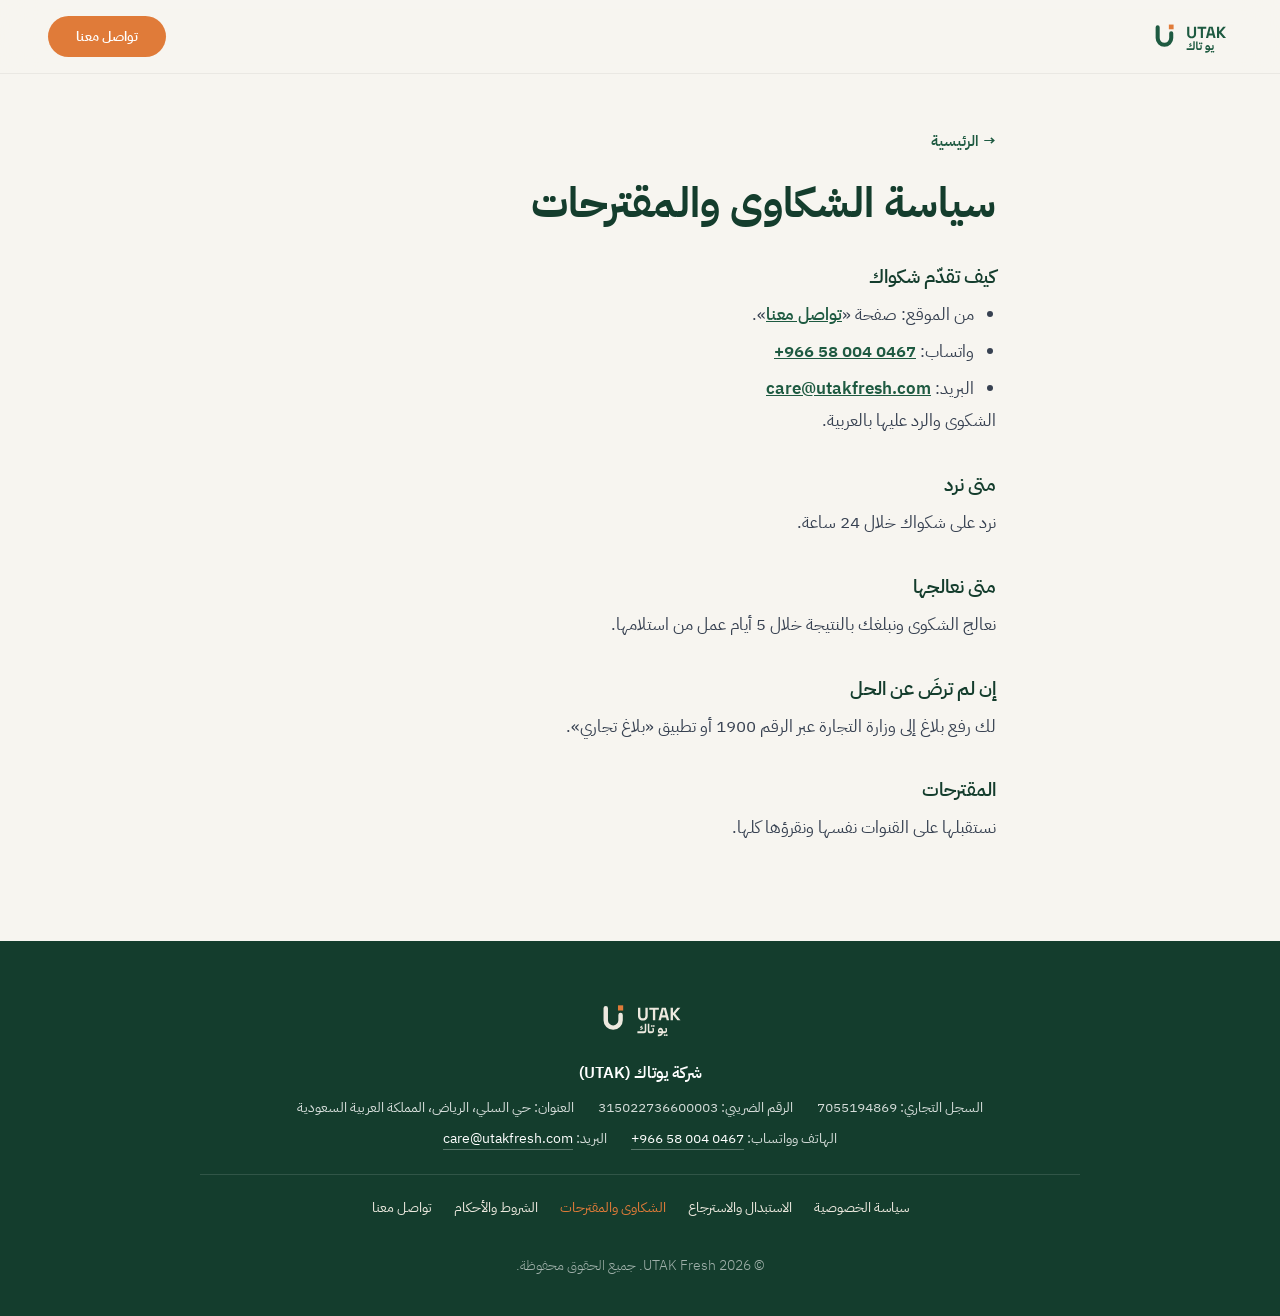
==== complaints.html @ 7df6a3b8 "Site: shops + individuals, company data, five policy pages - Home: new headline «يوتاك. للمحل وللبيت" ====
<!DOCTYPE html>
<html lang="ar" dir="rtl">
<head>
<meta charset="UTF-8">
<meta name="viewport" content="width=device-width, initial-scale=1.0">
<title>سياسة الشكاوى والمقترحات | UTAK Fresh</title>
<meta name="description" content="سياسة الشكاوى والمقترحات — شركة يوتاك (UTAK)، الرياض.">
<meta name="theme-color" content="#1E5A41">
<link rel="canonical" href="https://utakfresh.com/complaints.html">
<link rel="icon" type="image/svg+xml" href="logos/svg/utak-icon-color.svg">
<link rel="icon" type="image/png" sizes="192x192" href="logos/png/utak-icon-color-192.png">
<link rel="apple-touch-icon" sizes="180x180" href="logos/png/utak-icon-color-512.png">
<link rel="preconnect" href="https://fonts.googleapis.com">
<link rel="preconnect" href="https://fonts.gstatic.com" crossorigin>
<link href="https://fonts.googleapis.com/css2?family=IBM+Plex+Sans+Arabic:wght@300;400;600;700&display=swap" rel="stylesheet">
<link rel="stylesheet" href="pages.css">
</head>
<body>

<header class="page-nav">
  <a href="index.html" class="nav-logo" aria-label="UTAK Fresh — الرئيسية">
    <img src="logos/svg/utak-lockup-horizontal-color.svg" alt="UTAK Fresh">
  </a>
  <a href="contact.html" class="nav-cta">تواصل معنا</a>
</header>

<main class="page">
  <a class="back" href="index.html">→ الرئيسية</a>
  <h1 class="page-title">سياسة الشكاوى والمقترحات</h1>
  <h2>كيف تقدّم شكواك</h2>
  <ul>
    <li>من الموقع: صفحة «<a href="contact.html">تواصل معنا</a>».</li>
    <li>واتساب: <a href="https://wa.me/966580040467?text=%D8%B4%D9%83%D9%88%D9%89%3A%20" target="_blank" rel="noopener" dir="ltr">+966 58 004 0467</a></li>
    <li>البريد: <a href="mailto:care@utakfresh.com">care@utakfresh.com</a></li>
  </ul>
  <p>الشكوى والرد عليها بالعربية.</p>
  <h2>متى نرد</h2>
  <p>نرد على شكواك خلال 24 ساعة.</p>
  <h2>متى نعالجها</h2>
  <p>نعالج الشكوى ونبلغك بالنتيجة خلال 5 أيام عمل من استلامها.</p>
  <h2>إن لم ترضَ عن الحل</h2>
  <p>لك رفع بلاغ إلى وزارة التجارة عبر الرقم 1900 أو تطبيق «بلاغ تجاري».</p>
  <h2>المقترحات</h2>
  <p>نستقبلها على القنوات نفسها ونقرؤها كلها.</p>
</main>

<footer>
  <div class="footer-logo">
    <img src="logos/svg/utak-lockup-horizontal-on-dark.svg" alt="UTAK Fresh">
  </div>
  <p class="footer-name">شركة يوتاك (UTAK)</p>
  <ul class="footer-facts">
    <li>السجل التجاري: <span dir="ltr">7055194869</span></li>
    <li>الرقم الضريبي: <span dir="ltr">315022736600003</span></li>
    <li>العنوان: حي السلي، الرياض، المملكة العربية السعودية</li>
    <li>الهاتف وواتساب: <a href="tel:+966580040467" dir="ltr">+966 58 004 0467</a></li>
    <li>البريد: <a href="mailto:care@utakfresh.com">care@utakfresh.com</a></li>
  </ul>
  <ul class="footer-links">
    <li><a href="privacy.html">سياسة الخصوصية</a></li>
    <li><a href="returns.html">الاستبدال والاسترجاع</a></li>
    <li><a href="complaints.html" aria-current="page">الشكاوى والمقترحات</a></li>
    <li><a href="terms.html">الشروط والأحكام</a></li>
    <li><a href="contact.html">تواصل معنا</a></li>
  </ul>
  <p class="footer-text">© 2026 UTAK Fresh. جميع الحقوق محفوظة.</p>
</footer>

</body>
</html>
---- pages.css ----
/* Shared styles for the policy and contact pages (Arabic only). Colors and type follow index.html. */
*, *::before, *::after { margin:0; padding:0; box-sizing:border-box; }

:root {
  --green: #1E5A41;
  --green-dark: #143D2D;
  --orange: #E07B39;
  --cream: #F7F5F0;
  --white: #FFFFFF;
  --black: #0A0A0A;
  --gray: #6B7280;
  --gray-light: #E5E7EB;
}

html { overflow-x: hidden; }

body {
  font-family: 'IBM Plex Sans Arabic', sans-serif;
  background: var(--cream);
  color: var(--black);
  overflow-x: hidden;
  min-height: 100vh;
  display: flex;
  flex-direction: column;
  -webkit-font-smoothing: antialiased;
}

/* ===== NAV ===== */
.page-nav {
  position: sticky;
  top: 0;
  z-index: 100;
  display: flex;
  justify-content: space-between;
  align-items: center;
  gap: 12px;
  padding: 16px 48px;
  background: rgba(247,245,240,0.94);
  backdrop-filter: blur(20px);
  box-shadow: 0 1px 0 rgba(0,0,0,0.05);
}

.nav-logo { display: flex; align-items: center; }
.nav-logo img { height: 40px; width: auto; display: block; }

.nav-cta {
  background: var(--orange);
  color: var(--white);
  text-decoration: none;
  padding: 10px 28px;
  border-radius: 40px;
  font-size: 14px;
  font-weight: 600;
  transition: all 0.3s ease;
}

.nav-cta:hover { background: #c96a2e; }

/* ===== PAGE ===== */
.page {
  flex: 1;
  width: 100%;
  max-width: 760px;
  margin: 0 auto;
  padding: 56px 24px 96px;
}

.back {
  display: inline-block;
  color: var(--green);
  font-size: 0.95rem;
  font-weight: 600;
  text-decoration: none;
  margin-bottom: 24px;
}

.back:hover { color: var(--orange); }

.page-title {
  font-size: clamp(1.8rem, 4vw, 2.6rem);
  font-weight: 700;
  color: var(--green-dark);
  line-height: 1.3;
  margin-bottom: 32px;
}

.page h2 {
  font-size: 1.2rem;
  font-weight: 600;
  color: var(--green-dark);
  margin: 32px 0 8px;
}

.page p, .page li {
  font-size: 1.05rem;
  line-height: 1.95;
  color: #374151;
}

.page ul { padding-right: 22px; }
.page li + li { margin-top: 4px; }

.page a:not(.btn-primary):not(.btn-secondary):not(.back) { color: var(--green); font-weight: 600; }

/* ===== CONTACT ===== */
.contact-list { list-style: none; padding: 0 !important; display: grid; gap: 12px; }

.page .contact-list li {
  display: flex;
  justify-content: space-between;
  align-items: center;
  flex-wrap: wrap;
  gap: 8px 16px;
  background: var(--white);
  border: 1px solid var(--gray-light);
  border-radius: 16px;
  padding: 16px 22px;
  margin: 0;
}

.contact-key { color: var(--gray); font-weight: 400; }

.btn-row { display: flex; flex-wrap: wrap; gap: 12px; margin: 16px 0 20px; }

.btn-primary, .btn-secondary {
  display: inline-flex;
  align-items: center;
  justify-content: center;
  gap: 10px;
  text-decoration: none;
  padding: 14px 32px;
  border-radius: 50px;
  font-size: 16px;
  font-weight: 600;
  border: 1.5px solid var(--green);
  transition: all 0.3s ease;
}

.btn-primary { background: var(--green); color: var(--white); }
.btn-primary:hover { background: var(--green-dark); }
.btn-secondary { background: transparent; color: var(--green); }
.btn-secondary:hover { background: var(--green); color: var(--white); }

a:focus-visible { outline: 2px solid var(--orange); outline-offset: 3px; }

/* ===== FOOTER (same as index.html) ===== */
footer {
  background: var(--green-dark);
  padding: 56px 24px 40px;
  text-align: center;
  color: rgba(255,255,255,0.82);
}

.footer-logo { display: flex; justify-content: center; margin-bottom: 20px; }
.footer-logo img { height: 44px; width: auto; display: block; }

.footer-name { font-size: 1rem; font-weight: 600; color: var(--white); margin-bottom: 10px; }

.footer-facts, .footer-links {
  list-style: none;
  display: flex;
  flex-wrap: wrap;
  justify-content: center;
  max-width: 880px;
  margin: 0 auto;
}

.footer-facts { gap: 6px 24px; font-size: 0.9rem; line-height: 1.7; margin-bottom: 24px; }
.footer-facts a { color: var(--white); text-decoration: none; border-bottom: 1px solid rgba(255,255,255,0.3); }

.footer-links {
  gap: 8px 22px;
  padding: 20px 0;
  border-top: 1px solid rgba(255,255,255,0.12);
  margin-bottom: 16px;
}

.footer-links a { color: #EDE9DF; text-decoration: none; font-size: 0.9rem; }
.footer-links a:hover, .footer-facts a:hover { color: var(--orange); }
.footer-links a[aria-current="page"] { color: var(--orange); }

.footer-text { font-size: 0.85rem; color: rgba(255,255,255,0.6); font-weight: 300; }

/* ===== MOBILE ===== */
@media (max-width: 768px) {
  .page-nav { padding: 10px 16px; }
  .nav-logo img { height: 30px; }
  .nav-cta { padding: 7px 14px; font-size: 12px; }
  .page { padding: 36px 20px 72px; }
  .btn-row { flex-direction: column; }
  .footer-logo img { height: 36px; }
}
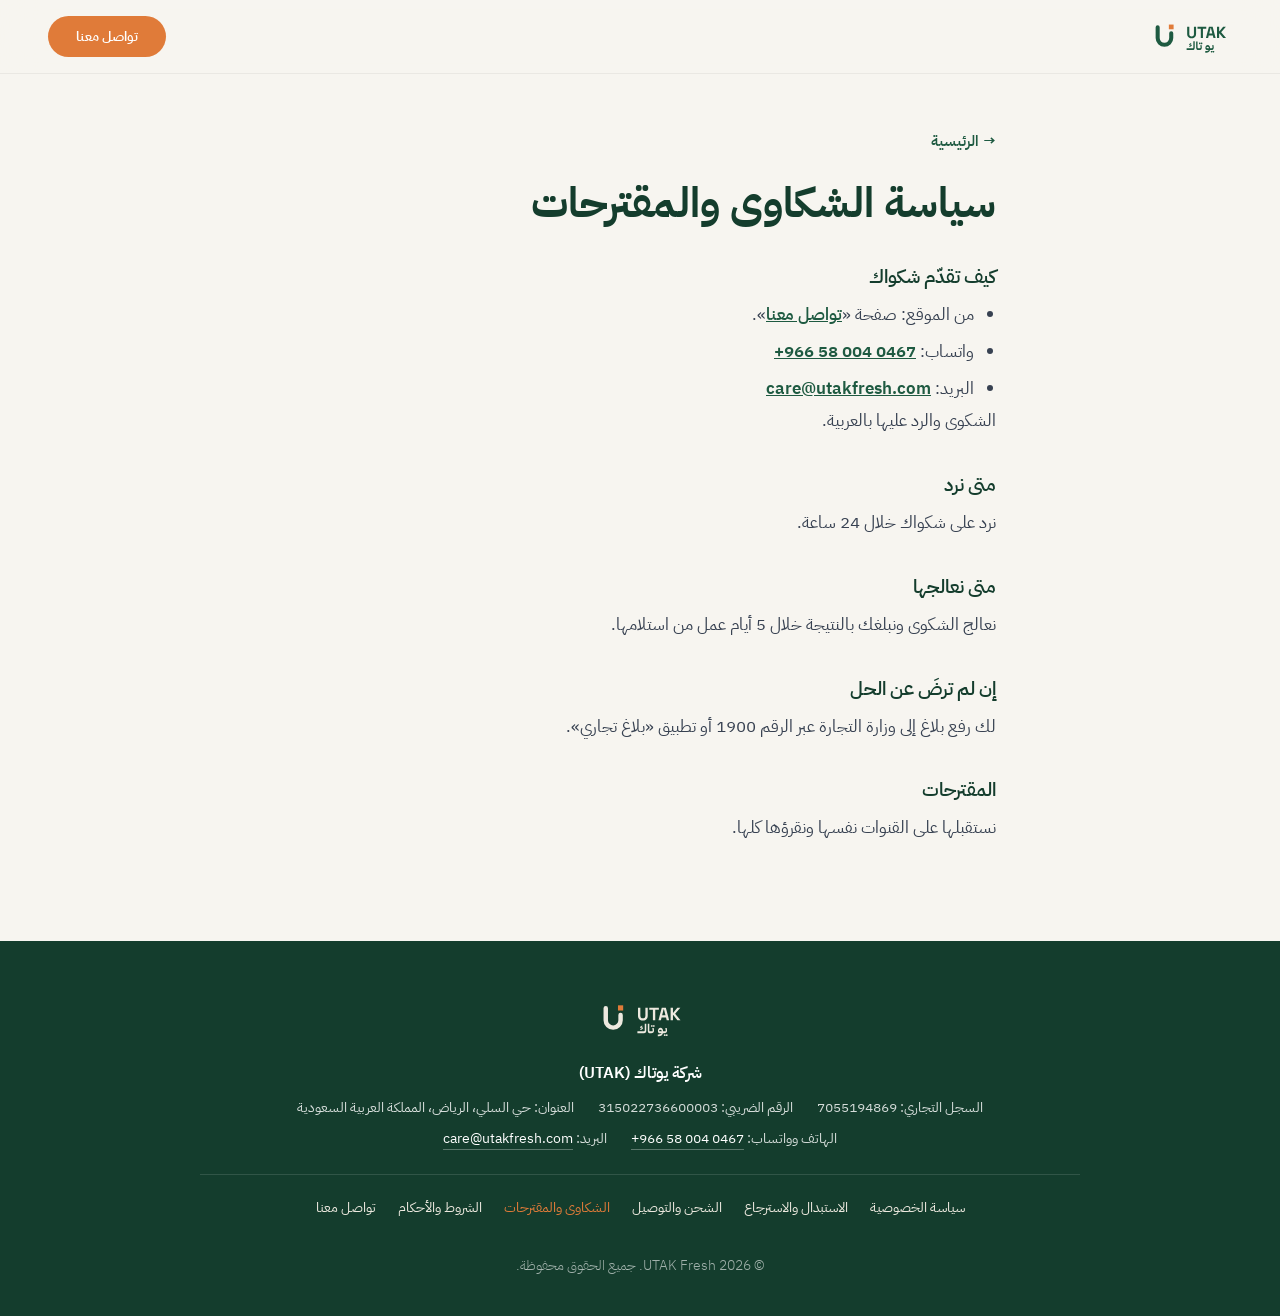
==== commit 4adf8a7f: "Shipping & delivery policy page, footer links, spelling fix - New shipping.html «سياسة الشحن والتوصي" ====
--- a/complaints.html
+++ b/complaints.html
@@ -59,6 +59,7 @@
   <ul class="footer-links">
     <li><a href="privacy.html">سياسة الخصوصية</a></li>
     <li><a href="returns.html">الاستبدال والاسترجاع</a></li>
+    <li><a href="shipping.html">الشحن والتوصيل</a></li>
     <li><a href="complaints.html" aria-current="page">الشكاوى والمقترحات</a></li>
     <li><a href="terms.html">الشروط والأحكام</a></li>
     <li><a href="contact.html">تواصل معنا</a></li>
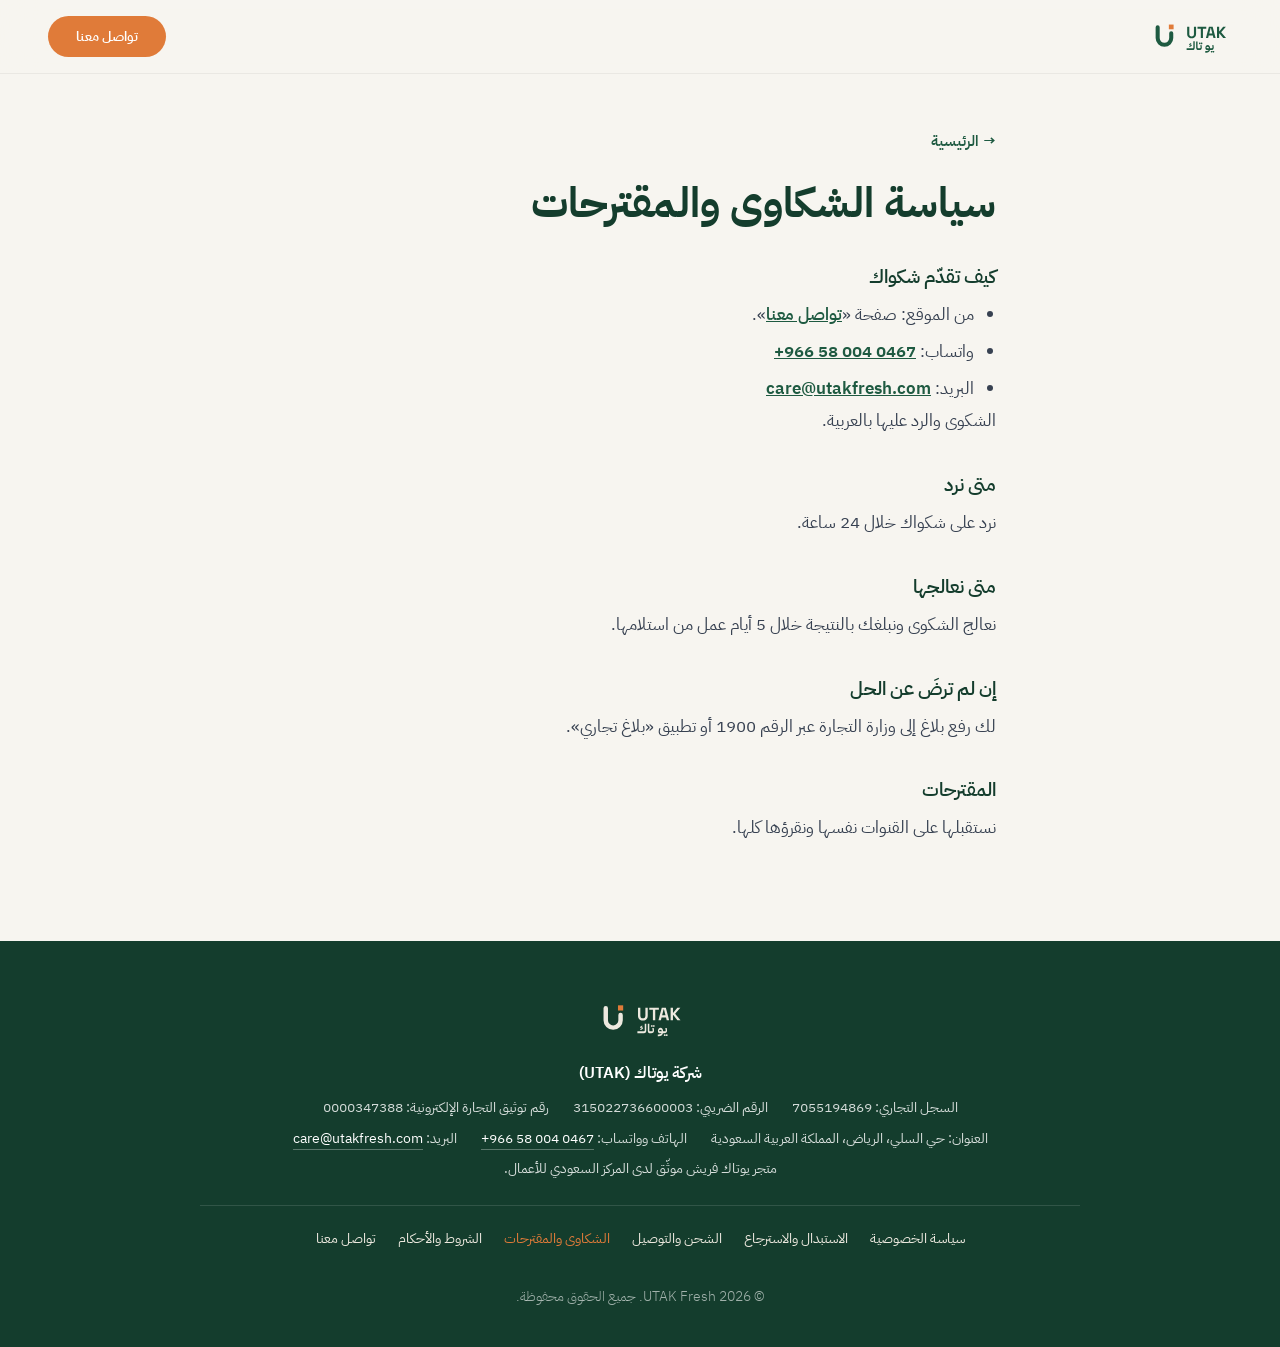
==== commit e390c7cd: "Footer + terms: e-commerce authentication number 0000347388 (Saudi Business Center) - All seven page" ====
--- a/complaints.html
+++ b/complaints.html
@@ -52,9 +52,11 @@
   <ul class="footer-facts">
     <li>السجل التجاري: <span dir="ltr">7055194869</span></li>
     <li>الرقم الضريبي: <span dir="ltr">315022736600003</span></li>
+    <li>رقم توثيق التجارة الإلكترونية: <span dir="ltr">0000347388</span></li>
     <li>العنوان: حي السلي، الرياض، المملكة العربية السعودية</li>
     <li>الهاتف وواتساب: <a href="tel:+966580040467" dir="ltr">+966 58 004 0467</a></li>
     <li>البريد: <a href="mailto:care@utakfresh.com">care@utakfresh.com</a></li>
+    <li>متجر يوتاك فريش موثّق لدى المركز السعودي للأعمال.</li>
   </ul>
   <ul class="footer-links">
     <li><a href="privacy.html">سياسة الخصوصية</a></li>
